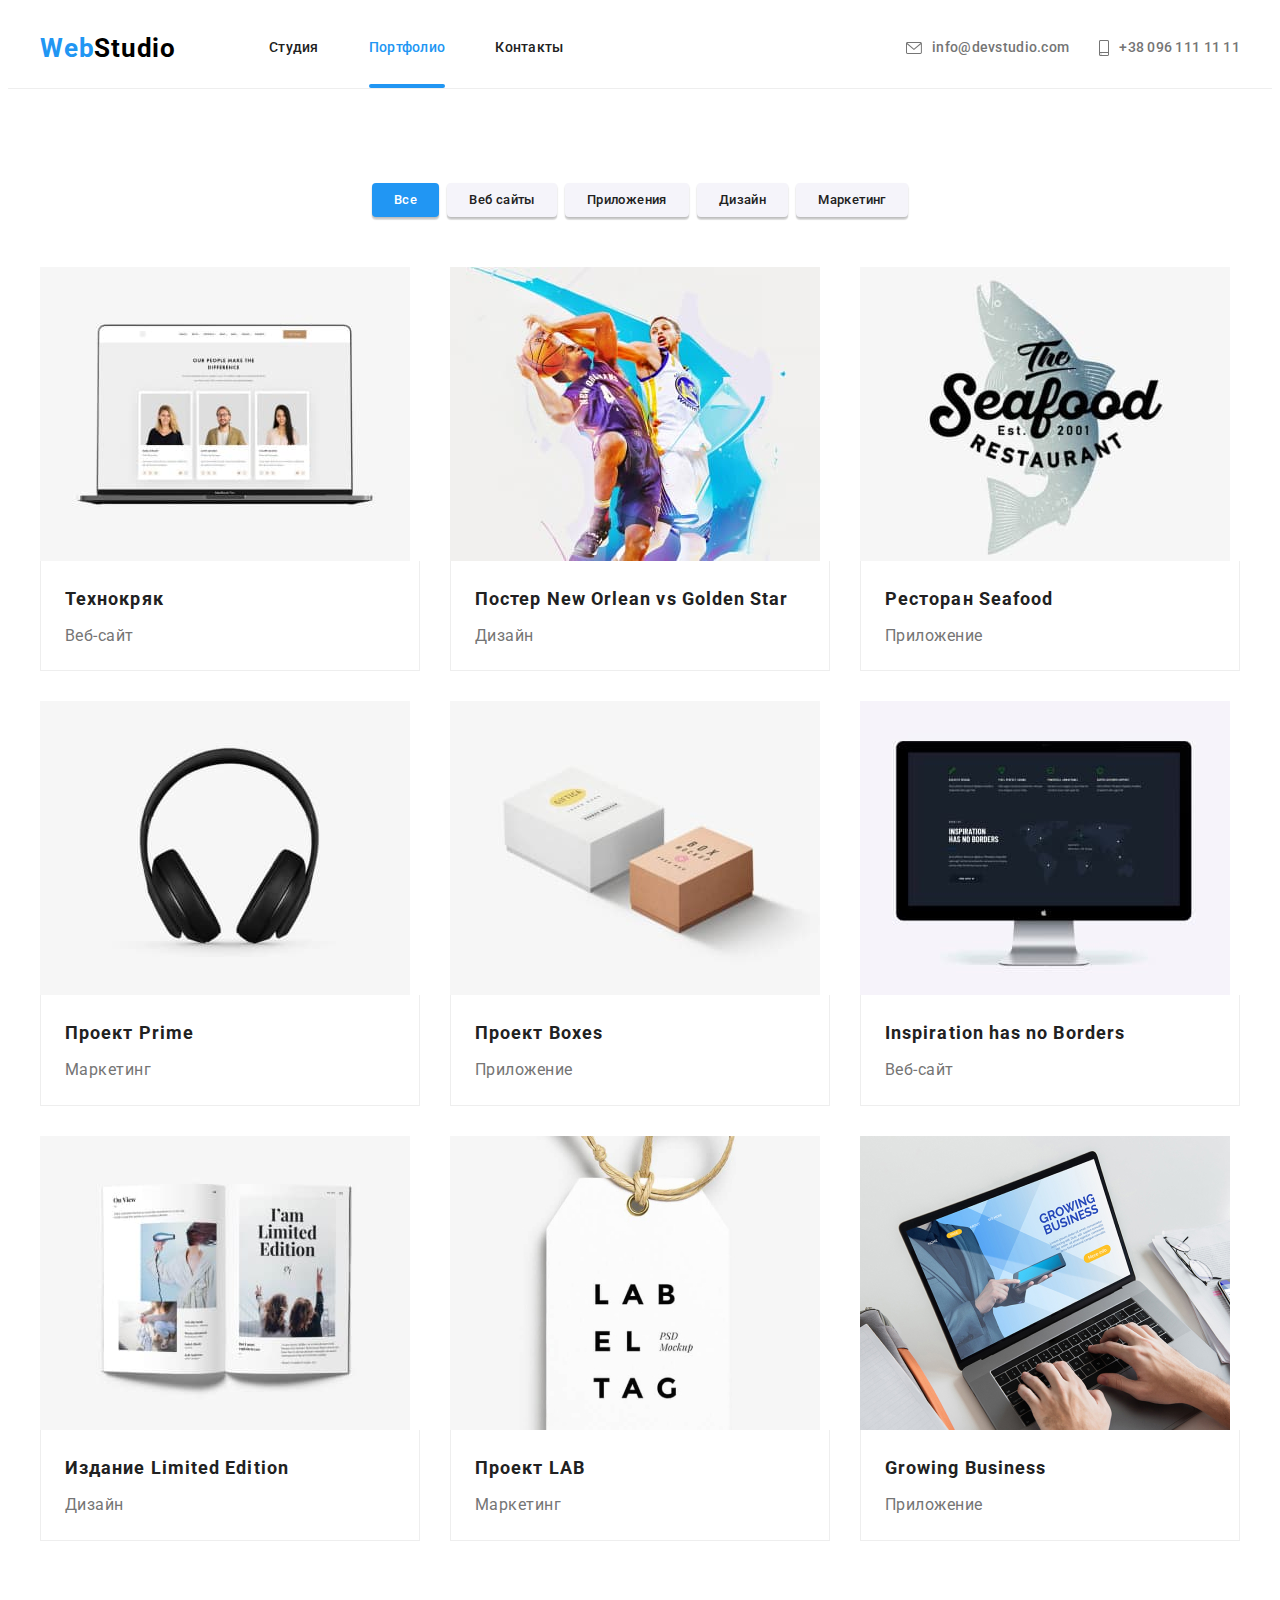
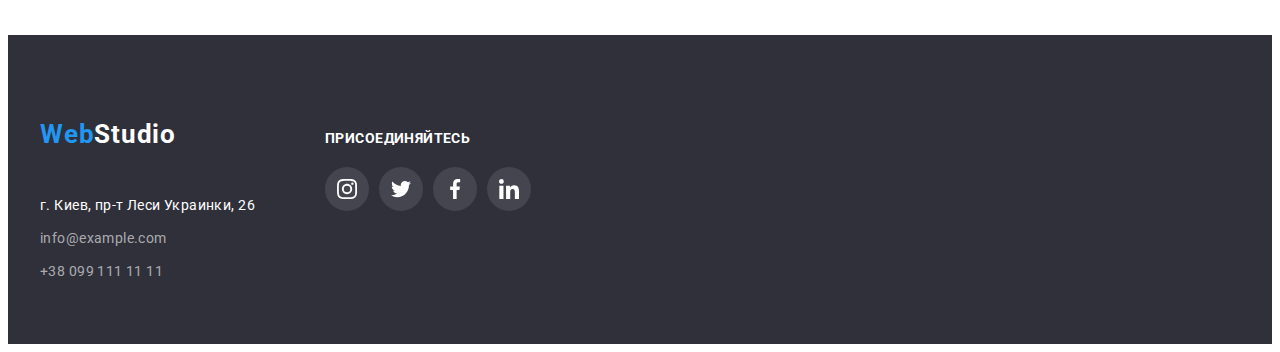
==== portfolio.html @ 2edd4756 "homework initial commit" ====
<!DOCTYPE html>
<html lang="ru">
<head>
    <meta charset="UTF-8">
    <meta http-equiv="X-UA-Compatible" content="IE=edge">
    <meta name="viewport" content="width=device-width, initial-scale=1.0">
    <title>Портфолио</title>
    <link rel="stylesheet" href="https://cdnjs.cloudflare.com/ajax/libs/modern-normalize/1.0.0/modern-normalize.min.css"
        integrity="sha512-ISS7cAi1PEhQ8jnbJpJZMd29NlhNj4AWYyLOSp2CE/CsHxTCu+r+t0D2yoJudVrd0/8fTVPUVDzY5Tvli75u/g=="
        crossorigin="anonymous" />
    <link rel="preconnect" href="https://fonts.gstatic.com">
    <link href="https://fonts.googleapis.com/css2?family=Raleway:wght@700&family=Roboto:wght@400;500;700;900&display=swap"
        rel="stylesheet">
    <link rel="stylesheet" href="./css/styles.css">
</head>


<body>

    <!-- Шапка! -->

    <header class="page-header">
        <div class="container">
            <nav class="main-nav">
                <a class="logo link" href="#" target="_blank" rel="noopener noreferrer" lang="en"
                    aria-label="Web Studio">
                    <span class="logo-text">Web</span>Studio</a>
                <ul class="site-nav__list list">
                    <li class="site-nav__list-item">
                        <a class="site-nav__list-item__link link" href="./index.html">Студия</a>
                    </li>
                    <li class="site-nav__list-item">
                        <a class="site-nav__list-item__link link active-page current-page" href="./portfolio.html">Портфолио</a>
                    </li>
                    <li class="site-nav__list-item">
                        <a class="site-nav__list-item__link link" href="#">Контакты</a>
                    </li>
                </ul>
            </nav>
    
            <ul class="contacts-header__list list">
                <li class="contacts-header__list-item mail">
                    <a class="contacts-header__list-item__link link" href="mailto:info@devstudio.com">
                        <svg class="contacts-header__list-item__icon" width="16" height="12">
                            <use href="./images/icons.svg#icon-envelope"></use>
                        </svg>
                        <span>info@devstudio.com</span>
                    </a>
                </li>
                <li class="contacts-header__list-item tel">
                    <a class="contacts-header__list-item__link tel link" href="tel:+380961111111">
                        <svg class="contacts-header__list-item__icon" width="10" height="16">
                            <use href="./images/icons.svg#icon-smartphone"></use>
                        </svg>
                        <span>+38 096 111 11 11</span>
                    </a>
                </li>
            </ul>
        </div>
    </header>



    <main>

        <!-- Портфолио -->

        <section class="portfolio section">
            <h1 class="visually-hidden">Портфолио</h1>
                <div class="container">
                    <ul class="projects-filter list">
                        <li class="projects-filter__option">
                            <button class="projects-filter__button active-button button" type="button">Все</button>
                        </li>
                        <li class="projects-filter__option">
                            <button class="projects-filter__button button" type="button">Веб сайты</button>
                        </li>
                        <li class="projects-filter__option">
                            <button class="projects-filter__button button" type="button">Приложения</button>
                        </li>
                        <li class="projects-filter__option">
                            <button class="projects-filter__button button" type="button">Дизайн</button>
                        </li>
                        <li class="projects-filter__option">
                            <button class="projects-filter__button button" type="button">Маркетинг</button>
                    </ul>

                    <ul class="projects list">
                        <li class="projects-card">
                            <a class="projects-card__link link" href="#">
                                <div class="projects-card__thumb">
                                    <img 
                                        class="projects-card__img"
                                        src="./images/portfolio/work-sample-01.jpg" 
                                        alt="Главная страница веб-сайта Технокряк" 
                                        width="370" 
                                        height="294">
                                    <p class="projects-card__img-overlay">Технокряк это современная площадка распространения коронавируса. Компании используют эту платформу для цифрового
                                    шпионажа и атак на защищённые сервера конкурентов.</p>
                                </div>
                                <div class="projects-card__wrapper">
                                    <h2 class="projects-card__title">Технокряк</h2>
                                    <p class="projects-card__type">Веб-сайт</p>
                                </div>
                            </a>
                        </li>
                        <li class="projects-card">
                            <a class="projects-card__link link" href="#">
                                <div class="projects-card__thumb">
                                    <img 
                                        class="projects-card__img"
                                        src="./images/portfolio/work-sample-02.jpg" 
                                        alt="Постер New Orlean vs Golden Star" 
                                        width="370" 
                                        height="294">
                                    <p class="projects-card__img-overlay">Технокряк это современная площадка распространения коронавируса. Компании используют эту платформу для цифрового
                                    шпионажа и атак на защищённые сервера конкурентов.</p>
                                </div>
                                <div class="projects-card__wrapper">
                                    <h2 class="projects-card__title">Постер <span lang="en">New Orlean vs Golden Star</span></h2>
                                    <p class="projects-card__type">Дизайн</p>
                                </div>
                            </a>
                        </li>
                        <li class="projects-card">
                            <a class="projects-card__link link" href="#">
                                <div class="projects-card__thumb">
                                    <img 
                                        class="projects-card__img"
                                        src="./images/portfolio/work-sample-03.jpg" 
                                        alt="Иконка приложения ресторана Seafood" 
                                        width="370" 
                                        height="294">
                                    <p class="projects-card__img-overlay">Технокряк это современная площадка распространения коронавируса. Компании используют эту платформу для цифрового
                                    шпионажа и атак на защищённые сервера конкурентов.</p>
                                </div>
                                <div class="projects-card__wrapper">
                                    <h2 class="projects-card__title">Ресторан <span lang="en">Seafood</span></h2>
                                    <p class="projects-card__type">Приложение</p>
                                </div>
                            </a>
                        </li>
                        <li class="projects-card">
                            <a class="projects-card__link link" href="#">
                                <div class="projects-card__thumb">
                                    <img 
                                        class="projects-card__img"
                                        src="./images/portfolio/work-sample-04.jpg" 
                                        alt="Логотип маркетинг проекта Prime" 
                                        width="370" 
                                        height="294">
                                    <p class="projects-card__img-overlay">Технокряк это современная площадка распространения коронавируса. Компании используют эту платформу для цифрового
                                    шпионажа и атак на защищённые сервера конкурентов.</p>
                                </div>
                                <div class="projects-card__wrapper">
                                    <h2 class="projects-card__title">Проект <span lang="en">Prime</span></h2>
                                    <p class="projects-card__type">Маркетинг</p>
                                </div>
                            </a>
                        </li>
                        <li class="projects-card">
                            <a class="projects-card__link link" href="#">
                                <div class="projects-card__thumb">
                                    <img 
                                        class="projects-card__img" 
                                        src="./images/portfolio/work-sample-05.jpg" 
                                        alt="Логотип проекта Boxes" 
                                        width="370" 
                                        height="294">
                                    <p class="projects-card__img-overlay">Технокряк это современная площадка распространения коронавируса. Компании используют эту платформу для цифрового
                                    шпионажа и атак на защищённые сервера конкурентов.</p>
                                </div>
                                <div class="projects-card__wrapper">
                                    <h2 class="projects-card__title">Проект <span lang="en">Boxes</span></h2>
                                    <p class="projects-card__type">Приложение</p>
                                </div>
                            </a>
                        </li>
                        <li class="projects-card">
                            <a class="projects-card__link link" href="#">
                                <div class="projects-card__thumb">
                                    <img 
                                        class="projects-card__img"
                                        src="./images/portfolio/work-sample-06.jpg" 
                                        alt="Главная страница веб-сайта Inspiration has no Borders" 
                                        width="370" 
                                        height="294">
                                    <p class="projects-card__img-overlay">Технокряк это современная площадка распространения коронавируса. Компании используют эту платформу для цифрового
                                    шпионажа и атак на защищённые сервера конкурентов.</p>
                                </div>
                                <div class="projects-card__wrapper">
                                    <h2 class="projects-card__title" lang="en">Inspiration has no Borders</h2>
                                    <p class="projects-card__type">Веб-сайт</p>
                                </div>
                            </a>
                        </li>
                        <li class="projects-card">
                            <a class="projects-card__link link" href="#">
                                <div class="projects-card__thumb">
                                    <img 
                                        class="projects-card__img"
                                        src="./images/portfolio/work-sample-07.jpg" 
                                        alt="Разворот издания Limited Edition" 
                                        width="370" 
                                        height="294">
                                    <p class="projects-card__img-overlay">Технокряк это современная площадка распространения коронавируса. Компании используют эту платформу для цифрового
                                    шпионажа и атак на защищённые сервера конкурентов.</p>
                                </div>
                                <div class="projects-card__wrapper">
                                    <h2 class="projects-card__title">Издание <span lang="en">Limited Edition</span></h2>
                                    <p class="projects-card__type">Дизайн</p>
                                </div>
                            </a>
                        </li>
                        <li class="projects-card">
                            <a class="projects-card__link link" href="#">
                                <div class="projects-card__thumb">
                                    <img 
                                        class="projects-card__img"
                                        src="./images/portfolio/work-sample-08.jpg" 
                                        alt="Логотип маркетинг проекта LAB" 
                                        width="370" 
                                        height="294">
                                    <p class="projects-card__img-overlay">Технокряк это современная площадка распространения коронавируса. Компании используют эту платформу для цифрового
                                    шпионажа и атак на защищённые сервера конкурентов.</p>
                                </div>
                                <div class="projects-card__wrapper">
                                    <h2 class="projects-card__title">Проект <span lang="en">LAB</span></h2>
                                    <p class="projects-card__type">Маркетинг</p>
                                </div>
                            </a>
                        </li>
                        <li class="projects-card">
                            <a class="projects-card__link link" href="#">
                                <div class="projects-card__thumb">
                                    <img 
                                        class="projects-card__img"
                                        src="./images/portfolio/work-sample-09.jpg" 
                                        alt="Главная страница приложения Growing Business" 
                                        width="370" 
                                        height="294">
                                    <p class="projects-card__img-overlay">Технокряк это современная площадка распространения коронавируса. Компании используют эту платформу для цифрового
                                    шпионажа и атак на защищённые сервера конкурентов.</p>
                                </div>
                                <div class="projects-card__wrapper">
                                    <h2 class="projects-card__title" lang="en">Growing Business</h2>
                                    <p class="projects-card__type">Приложение</p>
                                </div>
                            </a>
                        </li>
                    </ul>
            </div>
        </section>  
    </main>
        
    <!-- Подвал! -->
                                      
    <footer class="footer">
        <div class="container">
            <div class="footer-box">
                <a class="logo logo-dark-theme link" href="#" target="_blank" rel="noopener noreferrer" lang="en"
                    aria-label="Web Studio">
                    <span class="logo-text">Web</span>Studio
                </a>
    
                <address class="footer-box__info address">
                    <p class="footer-box__info__physical-address">г. Киев, пр-т Леси Украинки, 26</p>
                    <ul class="footer-box__info__contacts__list list">
                        <li class="footer-box__info__contacts__list-item mail">
                            <a class="footer-box__info__contacts__list-item__link link"
                                href="mailto:info@example.com">info@example.com</a>
                        </li>
                        <li class="footer-box__info__contacts__list-item">
                            <a class="footer-box__info__contacts__list-item__link link" href="tel:+380991111111">+38 099 111
                                11 11</a>
                        </li>
                    </ul>
                </address>
            </div>
            <div class="appeal-box">
                <p class="appeal-box__invitation">Присоединяйтесь</p>
                <ul class="social__list list">
                    <li class="social__list-item">
                        <a class="social__list-item__link dark-theme" href="#" target="_blank" aria-label="Instagram">
                            <svg class="social__list-item__icon" width="20" height="20">
                                <use href="./images/icons.svg#icon-instagram"></use>
                            </svg>
                        </a>
                    </li>
                    <li class="social__list-item">
                        <a class="social__list-item__link dark-theme" href="#" target="_blank" aria-label="Twitter">
                            <svg class="social__list-item__icon" width="20" height="20">
                                <use href="./images/icons.svg#icon-twitter"></use>
                            </svg>
                        </a>
                    </li>
                    <li class="social__list-item">
                        <a class="social__list-item__link dark-theme" href="#" target="_blank" aria-label="Facebook">
                            <svg class="social__list-item__icon" width="20" height="20">
                                <use href="./images/icons.svg#icon-facebook"></use>
                            </svg>
                        </a>
                    </li>
                    <li class="social__list-item">
                        <a class="social__list-item__link dark-theme" href="#" target="_blank" aria-label="Linkedin">
                            <svg class="social__list-item__icon" width="20" height="20">
                                <use href="./images/icons.svg#icon-linkedin"></use>
                            </svg>
                        </a>
                    </li>
                </ul>
            </div>
        </div>
    </footer>
</body>
</html>
---- css/styles.css ----
/* основной шрифт  "Roboto", sans-serif */
/* вторичный шрифт  "Raleway", sans-serif */
/* цвет основного текста #757575 */
/* вторичный цвет текста   #212121 */
/* основной цвет фона  #fff */
/* вторичный цвет фона  #f5f4fa */
/* цвет шрифта на темном фоне */
/* фон подвала 2F303A */
/* акцент #18A0FB */
/* верхний и нижний внутренний отступ секций: 94px */

:root {
  --main-font: "Roboto", sans-serif;
  --secondary-font: "Raleway", sans-serif;
  --primary-text-color: #757575;
  --secondary-text-color: #212121;
  --dark-theme-text-color: #fff;
  --logo-color: #000;
  --primary-background-color: #fff;
  --secondary-background-color: #f5f4fa;
  --footer-background: #2f303a;
  --accent-color: #2196f3;
  --section-padding-top-and-bottom: 94px;
}

body {
  font-family: var(--main-font);
  color: var(--primary-text-color);
}

h1,
h2,
h3,
h4,
h5,
h6,
p {
  margin: 0;
}

ol,
ul {
  margin: 0;
  padding: 0;
}

img {
  display: block;
  max-width: 100%;
  height: auto;
}

.list {
  list-style: none;
}

.link {
  text-decoration: none;
}

.address {
  font-style: normal;
}

.visually-hidden {
  position: absolute !important;
  clip: rect(1px 1px 1px 1px); /* IE6, IE7 */
  clip: rect(1px, 1px, 1px, 1px);
  padding: 0 !important;
  border: 0 !important;
  height: 1px !important;
  width: 1px !important;
  overflow: hidden;
}

/* =============COMPONENTS!!!=============== */

.container {
  max-width: 1200px;
  margin-left: auto;
  margin-right: auto;
  padding-left: 15px;
  padding-right: 15px;
}

.section {
  padding-top: var(--section-padding-top-and-bottom);
  padding-bottom: var(--section-padding-top-and-bottom);
  background-color: var(--primary-background-color);
}

.section__title {
  margin-bottom: 50px;
  font-weight: 700;
  font-size: 36px;
  line-height: 1.16;
  letter-spacing: 0.03em;
  text-align: center;
  color: var(--secondary-text-color);
}

/* logo */
.logo {
  padding-top: 24px;
  padding-bottom: 24px;
  font-family: var(--seconary-font);
  font-weight: 700;
  font-size: 26px;
  line-height: 1.19;
  letter-spacing: 0.03em;
  color: #000;
}

.logo.logo-dark-theme {
  display: block;
  margin-bottom: 20px;
  color: var(--dark-theme-text-color);
}

.logo-text {
  color: var(--accent-color);
}
/* logo end */

/* button */
.button {
  font-family: inherit;
  cursor: pointer;
}

.button:hover,
.button:focus {
  background-color: var(--accent-color);
  color: var(--dark-theme-text-color);
  outline: none;
}
/* button end */

/* social */
.social__list {
  display: flex;
  justify-content: space-between;
}

.social__list-item__link {
  display: flex;
  justify-content: center;
  align-items: center;
  width: 44px;
  height: 44px;
  border-radius: 50%;
  color: #afb1b8;
}

.social__list-item__icon {
  fill: currentColor;
}

.social__list-item__link:hover,
.social__list-item__link:focus {
  background-color: var(--accent-color);
  color: #fff;
  outline: none;
}

.appeal-box .social__list-item + .social__list-item {
  margin-left: 10px;
}

.social__list-item__link.dark-theme {
  background-color: rgba(255, 255, 255, 0.1);
  color: #fff;
}

.social__list-item__link.dark-theme:hover,
.social__list-item__link.dark-theme:focus {
  background-color: var(--accent-color);
  outline: none;
}
/* social end */

/* modal */
.backdrop {
  position: fixed;
  top: 0;
  left: 0;
  width: 100%;
  height: 100%;
  background-color: rgba(0, 0, 0, 0.2);
}

.is-hidden {
  opacity: 0;
  pointer-events: none;
}

.modal {
  position: absolute;
  top: 50%;
  left: 50%;
  transform: translate(-50%, -50%);
  min-width: 528px;
  min-height: 581px;
  background-color: var(--primary-background-color);
}
/* ==============HEADER!!!=============== */
.page-header {
  background-color: var(--primary-background-color);
  border-bottom: 1px solid #eee;
}

.page-header > .container {
  display: flex;
  align-items: center;
}

.main-nav {
  display: flex;
  align-items: center;
}

.site-nav__list {
  display: flex;
  margin-left: 93px;
}

.site-nav__list-item + .site-nav__list-item {
  margin-left: 50px;
}

.site-nav__list-item__link {
  display: block;
  padding-top: 32px;
  padding-bottom: 32px;
  font-weight: 500;
  font-size: 14px;
  line-height: 1.14;
  letter-spacing: 0.02em;
  color: var(--secondary-text-color);
}

.site-nav__list-item__link.current-page {
  color: var(--accent-color);
}

/* .site-nav__list-item.active-page {
  position: relative;
} */

.site-nav__list-item__link.active-page {
  position: relative;
}

/* .site-nav__list-item.active-page::before {
  position: absolute;
  bottom: 0;
  height: 4px;
  width: 100%;
  content: "";
  background-color: var(--accent-color);
  border-radius: 2px;
} */

.site-nav__list-item__link.active-page::before {
  position: absolute;
  left: 0;
  bottom: 0;
  height: 4px;
  width: 100%;
  content: "";
  background-color: var(--accent-color);
  border-radius: 2px;
}

.contacts-header__list {
  display: flex;
  margin-left: auto;
  align-items: center;
}

.contacts-header__list-item__icon {
  margin-right: 10px;
  fill: currentColor;
}

.contacts-header__list-item__link {
  display: flex;
  align-items: center;
  padding-top: 32px;
  padding-bottom: 32px;
  font-weight: 500;
  font-size: 14px;
  line-height: 1.14;
  letter-spacing: 0.02em;
  color: var(--primary-text-color);
}

.contacts-header__list-item.tel {
  margin-left: 30px;
}

.site-nav__list-item__link:hover,
.site-nav__list-item__link:focus,
.contacts-header__list-item__link:hover,
.contacts-header__list-item__link:focus {
  color: var(--accent-color);
  outline: none;
}
/* ===============HEADER END!!!=================== */

/* ===============HERO!!!======================= */
.hero {
  padding-top: 200px;
  padding-bottom: 200px;
  max-width: 1600px;
  margin-left: auto;
  margin-right: auto;
  background-color: #c4c4c4;
  background-image: linear-gradient(
      to right,
      rgba(47, 48, 58, 0.4),
      rgba(47, 48, 58, 0.4)
    ),
    url("../images/main/hero-background.jpg");
  background-position: center;
  background-size: cover;
  background-repeat: no-repeat;
}

.hero__wrapper {
  max-width: 696px;
  margin-left: auto;
  margin-right: auto;
  text-align: center;
}

.hero__title {
  margin-bottom: 43px;
  font-weight: 900;
  font-size: 44px;
  line-height: 1.36;
  letter-spacing: 0.06em;
  text-transform: uppercase;
  color: var(--dark-theme-text-color);
}

.modal-button {
  padding: 10px 32px;
  border-radius: 4px;
  min-width: 200px;
  font-weight: 700;
  font-size: 16px;
  line-height: 1.87;
  letter-spacing: 0.06em;
  color: var(--dark-theme-text-color);
  background-color: var(--accent-color);
  border: none;
}
/* ===============HERO END!!!======================= */

/* ===============FEATURES SECTION!!!================ */
.features.section {
  padding-bottom: 47px;
}

.features__list {
  display: flex;
  margin-left: -30px;
  margin-top: -30px;
}

.features__list-item {
  margin-left: 30px;
  margin-top: 30px;
  flex-basis: calc(100% / 4 - 30px);
}

.features__list-item__thumb {
  display: flex;
  justify-content: center;
  align-items: center;
  width: 270px;
  height: 120px;
  margin-bottom: 30px;
  background-color: rgba(245, 244, 250, 1);
  border-radius: 4px;
  text-align: center;
}

.features__list-item__title {
  margin-bottom: 10px;
  font-weight: 700;
  font-size: 14px;
  line-height: 1.14;
  letter-spacing: 0.03em;
  text-transform: uppercase;
  color: var(--secondary-text-color);
}

.features__list-item__desc {
  font-size: 14px;
  line-height: 1.71;
  letter-spacing: 0.03em;
}

/* ===============FEATURES SECTION END!!!================ */

/* ===============GALLERY SECTION!!!====================== */
.gallery.section {
  padding-top: 47px;
}

.gallery__list {
  display: flex;
  flex-wrap: wrap;
  margin-left: -30px;
  margin-top: -30px;
}

.gallery__list-item {
  margin-left: 30px;
  margin-top: 30px;
  flex-basis: calc(100% / 3 - 30px);
}

.gallery__list-item__thumb {
  position: relative;
}

.gallery__list-item__overlay {
  position: absolute;
  left: 0;
  bottom: 0;
  width: 100%;
  padding-top: 27px;
  padding-bottom: 27px;
  font-family: var(--main-font);
  font-weight: 700;
  font-size: 14px;
  line-height: 1.1;
  letter-spacing: 0.03em;
  text-align: center;
  text-transform: uppercase;
  color: var(--dark-theme-text-color);
  background-color: rgba(47, 48, 58, 0.8);
}
/* ===============GALLERY SECTION END!!!====================== */

/* ===============EMPLOYEES SECTION!!!============================== */
.employees.section {
  background-color: var(--secondary-background-color);
}

.employees__list {
  display: flex;
  flex-wrap: wrap;
  margin-left: -30px;
  margin-top: -30px;
}

.employees__list-item {
  margin-left: 30px;
  margin-top: 30px;
  flex-basis: calc(100% / 4 - 30px);
  background-color: var(--primary-background-color);
  border-bottom-right-radius: 4px;
  border-bottom-left-radius: 4px;
  box-shadow: 0px 1px 3px rgba(0, 0, 0, 0.12), 0px 1px 1px rgba(0, 0, 0, 0.14),
    0px 2px 1px rgba(0, 0, 0, 0.2);
}

.employees__list-item__wrapper {
  padding: 30px 32px;
}

.employees__list-item__wrapper__name {
  margin-bottom: 10px;
  text-align: center;
  font-weight: 500;
  font-size: 16px;
  line-height: 1.18;
  letter-spacing: 0.03em;
  color: var(--secondary-text-color);
}

.employees__list-item__wrapper__speciality {
  margin-bottom: 16px;
  text-align: center;
  line-height: 1.18;
  letter-spacing: 0.03em;
  color: var(--primary-text-color);
}

/* ===============EMPLOYEES SECTION END!!!============================== */

/* ===============CLIENTS!!!================================= */
.clients__list {
  display: flex;
  flex-wrap: wrap;
  margin-top: -30px;
  margin-left: -30px;
}

.clients__list-item {
  margin-left: 30px;
  margin-top: 30px;
  flex-basis: calc(100% / 6 - 30px);
  color: #afb1b8;
}

.clients__list-item__link {
  display: flex;
  justify-content: center;
  align-items: center;
  width: 170px;
  height: 90px;
  border: 1px solid rgba(175, 177, 184, 1);
  border-radius: 4px;
  color: #afb1b8;
}

.clients__list-item__icon {
  fill: currentColor;
  text-align: center;
}

.clients__list-item__link:hover,
.clients__list-item__link:focus {
  color: var(--accent-color);
  border: 1px solid var(--accent-color);
  outline: none;
}
/* ===============FOOTER!!!=================================== */
.footer {
  padding-top: 60px;
  padding-bottom: 60px;
  background-color: #2f303a;
}

.footer > .container {
  display: flex;
  align-items: baseline;
}

.footer-box__info__physical-address {
  margin-bottom: 9px;
  font-size: 14px;
  line-height: 1.71;
  letter-spacing: 0.03em;
  color: var(--dark-theme-text-color);
}

.footer-box__info__contacts__list-item__link {
  font-size: 14px;
  line-height: 1.71;
  letter-spacing: 0.03em;
  color: rgba(255, 255, 255, 0.6);
}

.footer-box__info__contacts__list-item__link:hover,
.footer-box__info__contacts__list-item__link:focus {
  color: var(--accent-color);
  outline: none;
}

.footer-box__info__contacts__list-item.mail {
  display: block;
  margin-bottom: 9px;
}

.appeal-box__invitation {
  margin-bottom: 20px;
  font-family: var(--main-font);
  font-weight: 700;
  font-size: 14px;
  line-height: 1.14;
  letter-spacing: 0.03em;
  text-transform: uppercase;
  color: var(--dark-theme-text-color);
}

.appeal-box {
  margin-left: 70px;
}

/* ===============FOOTER END!!!=================================== */

/* ===============PORTFOLIO!!!================ */

.portfolio {
  padding-top: var(--section-padding-top-and-bottom);
  padding-bottom: var(--section-padding-top-and-bottom);
  background-color: var(--primary-background-color);
}

.projects-filter {
  display: flex;
  justify-content: center;
  margin-bottom: 50px;
}

.projects-filter__option:not(:first-child) {
  margin-left: 8px;
}

.projects-filter__button {
  padding: 6px 22px;
  border-radius: 4px;
  font-weight: 500;
  line-height: 1.62;
  letter-spacing: 0.03em;
  background-color: #f5f4fa;
  color: var(--secondary-text-color);
  border: none;
}

.projects-filter__button,
.projects-filter__button {
  box-shadow: 0px 3px 1px rgba(0, 0, 0, 0.1), 0px 1px 2px rgba(0, 0, 0, 0.08),
    0px 2px 2px rgba(0, 0, 0, 0.12);
}

.active-button {
  background-color: var(--accent-color);
  color: var(--primary-background-color);
  box-shadow: 0px 3px 1px rgba(0, 0, 0, 0.1), 0px 1px 2px rgba(0, 0, 0, 0.08),
    0px 2px 2px rgba(0, 0, 0, 0.12);
}

.projects {
  display: flex;
  flex-wrap: wrap;
  margin-left: -30px;
  margin-top: -30px;
}

.projects-card {
  margin-left: 30px;
  margin-top: 30px;
  flex-basis: calc(100% / 3 - 30px);
}

.projects-card__link {
  display: block;
}

.projects-card__link:hover,
.projects-card__link:focus {
  box-shadow: 0px 1px 1px rgba(0, 0, 0, 0.12), 0px 4px 4px rgba(0, 0, 0, 0.06),
    1px 4px 6px rgba(0, 0, 0, 0.16);
  outline: none;
}

.projects-card__thumb {
  position: relative;
}

.projects-card__thumb::before {
  content: "";
  position: absolute;
  top: 0;
  left: 0;
  width: 100%;
  height: 100%;
  background: rgba(33, 150, 243, 0.9);
  opacity: 0;
}

.projects-card__link:hover .projects-card__thumb::before,
.projects-card__link:focus .projects-card__thumb::before {
  opacity: 1;
}

.projects-card__img-overlay {
  position: absolute;
  top: 0;
  left: 0;
  height: 100%;
  padding: 63px 24px;
  font-family: var(--main-font);
  font-size: 18px;
  line-height: 1.5;
  letter-spacing: 0.03em;
  color: var(--dark-theme-text-color);
  opacity: 0;
}

.projects-card__link:hover .projects-card__img-overlay,
.projects-card__link:focus .projects-card__img-overlay {
  opacity: 1;
  outline: none;
}

.projects-card__wrapper {
  padding: 20px 24px;
  border: 1px solid #eee;
  border-top: none;
}

.projects-card__title {
  margin-bottom: 4px;
  font-weight: 700;
  font-size: 18px;
  line-height: 2;
  letter-spacing: 0.06em;
  color: var(--secondary-text-color);
}

.projects-card__type {
  line-height: 1.87;
  letter-spacing: 0.03em;
  color: var(--primary-text-color);
}

/* ==================PORTFOLIO END!!!======================= */
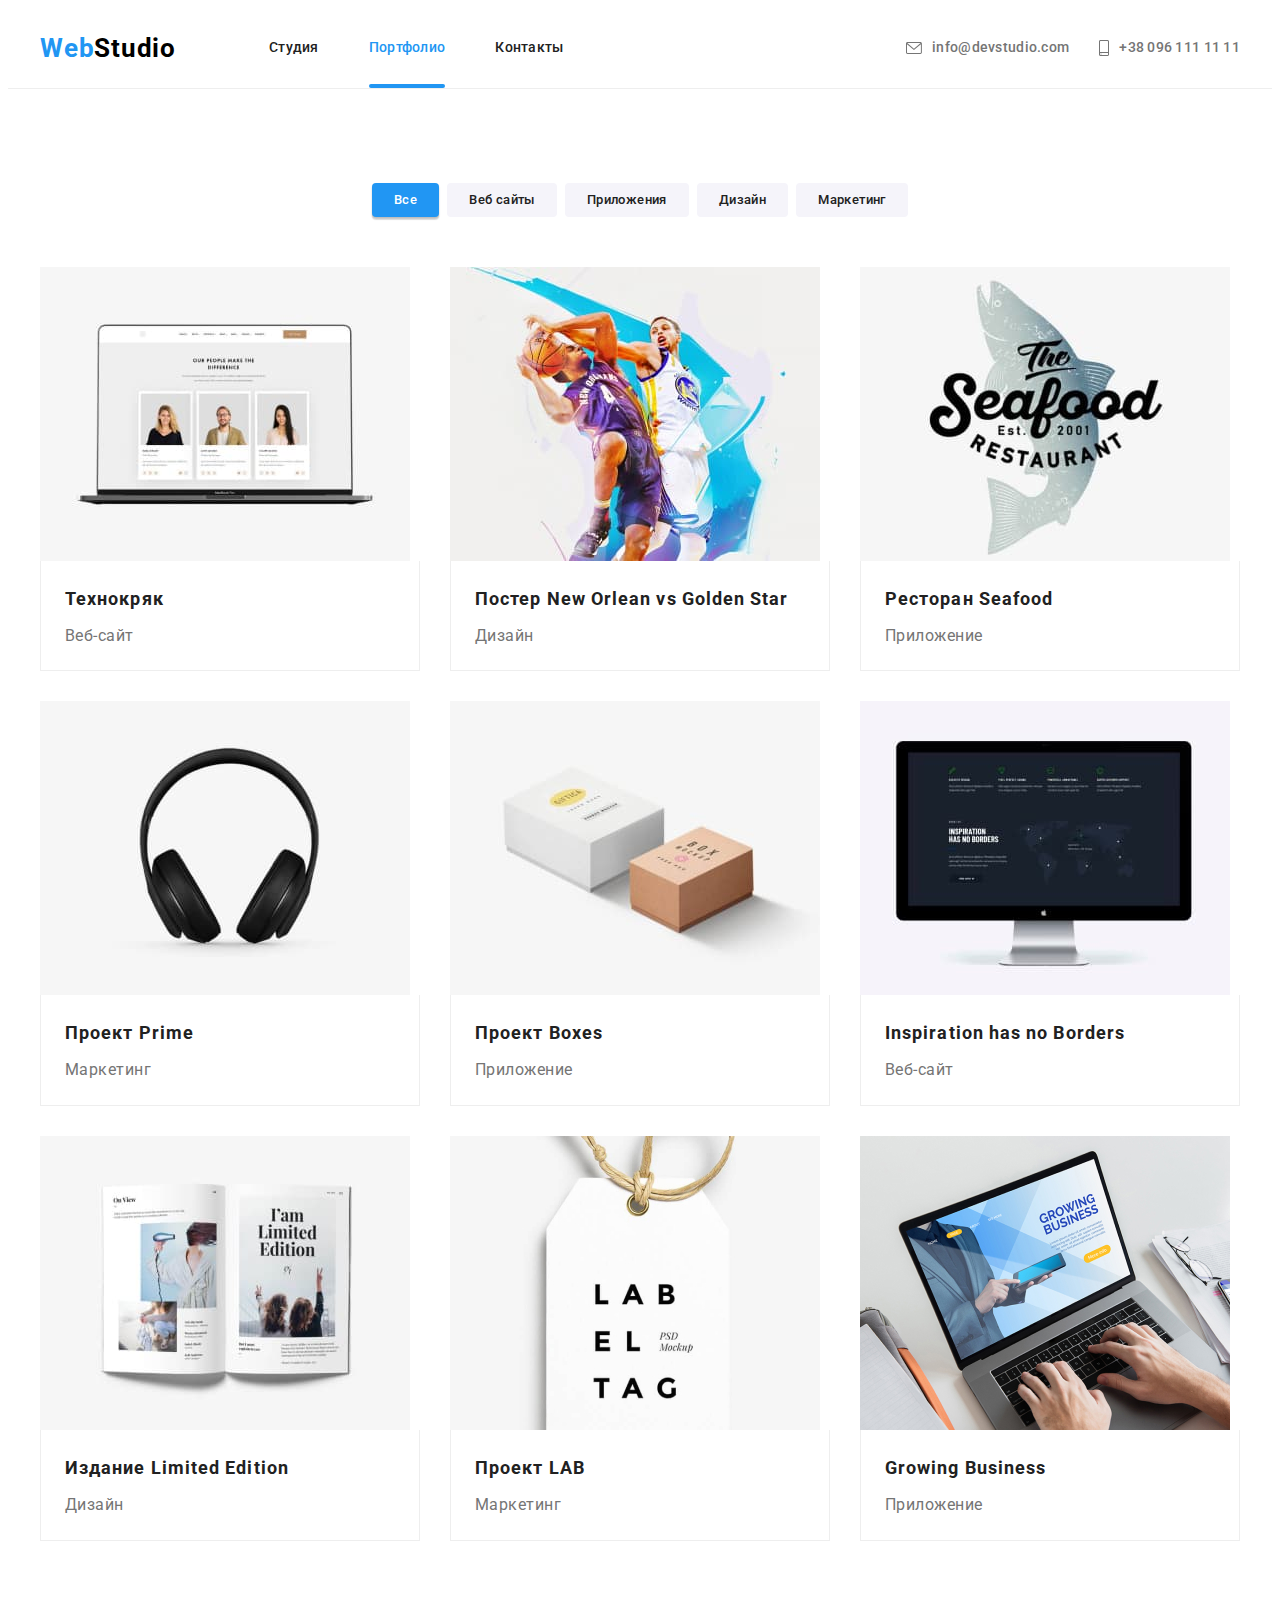
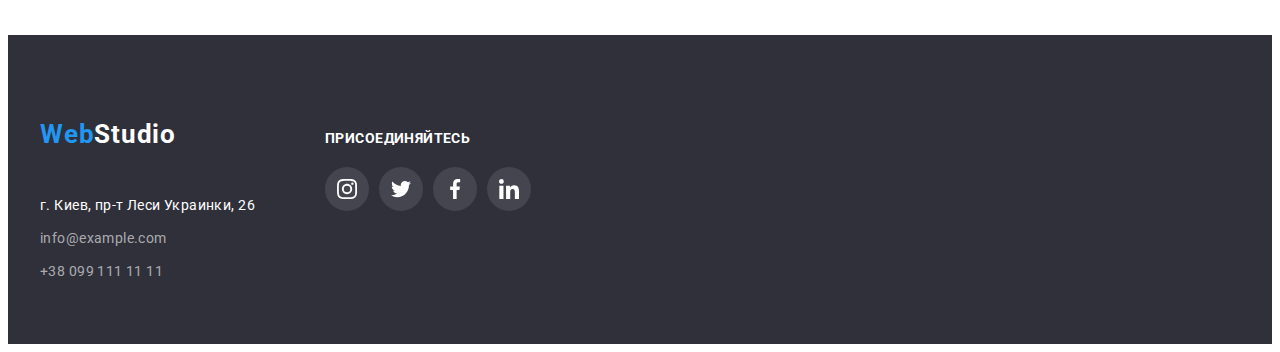
==== commit d13af19d: "added js file and fixed transitions" ====
--- a/portfolio.html
+++ b/portfolio.html
@@ -22,7 +22,7 @@
     <header class="page-header">
         <div class="container">
             <nav class="main-nav">
-                <a class="logo link" href="#" target="_blank" rel="noopener noreferrer" lang="en"
+                <a class="logo logo-light-theme link" href="#" target="_blank" rel="noopener noreferrer" lang="en"
                     aria-label="Web Studio">
                     <span class="logo-text">Web</span>Studio</a>
                 <ul class="site-nav__list list">
@@ -61,6 +61,7 @@
 
 
 
+
     <main>
 
         <!-- Портфолио -->
--- a/css/styles.css
+++ b/css/styles.css
@@ -62,6 +62,11 @@
   font-style: normal;
 }
 
+.button {
+  font-family: inherit;
+  cursor: pointer;
+}
+
 .visually-hidden {
   position: absolute !important;
   clip: rect(1px 1px 1px 1px); /* IE6, IE7 */
@@ -109,6 +114,7 @@
   line-height: 1.19;
   letter-spacing: 0.03em;
   color: #000;
+  outline: none;
 }
 
 .logo.logo-dark-theme {
@@ -122,60 +128,25 @@
 }
 /* logo end */
 
-/* button */
-.button {
-  font-family: inherit;
-  cursor: pointer;
-}
-
-.button:hover,
-.button:focus {
-  background-color: var(--accent-color);
-  color: var(--dark-theme-text-color);
-  outline: none;
-}
-/* button end */
-
 /* social */
-.social__list {
-  display: flex;
-  justify-content: space-between;
+.social__list-item {
+   width: 44px;
+  height: 44px;
 }
 
 .social__list-item__link {
   display: flex;
   justify-content: center;
   align-items: center;
-  width: 44px;
-  height: 44px;
+  width: 100%;
+  height: 100%;
   border-radius: 50%;
   color: #afb1b8;
+  transition: color 250ms cubic-bezier(0.4, 0, 0.2, 1), background-color 250ms cubic-bezier(0.4, 0, 0.2, 1);
 }
 
 .social__list-item__icon {
   fill: currentColor;
-}
-
-.social__list-item__link:hover,
-.social__list-item__link:focus {
-  background-color: var(--accent-color);
-  color: #fff;
-  outline: none;
-}
-
-.appeal-box .social__list-item + .social__list-item {
-  margin-left: 10px;
-}
-
-.social__list-item__link.dark-theme {
-  background-color: rgba(255, 255, 255, 0.1);
-  color: #fff;
-}
-
-.social__list-item__link.dark-theme:hover,
-.social__list-item__link.dark-theme:focus {
-  background-color: var(--accent-color);
-  outline: none;
 }
 /* social end */
 
@@ -187,21 +158,43 @@
   width: 100%;
   height: 100%;
   background-color: rgba(0, 0, 0, 0.2);
-}
-
-.is-hidden {
+  opacity: 1;
+  transition: opacity 250ms cubic-bezier(0.4, 0, 0.2, 1);
+}
+
+.backdrop.is-hidden {
   opacity: 0;
   pointer-events: none;
+}
+
+.backdrop.is-hidden > .modal {
+  transform: translate(-50%, -50%) scale(0.8);
 }
 
 .modal {
   position: absolute;
   top: 50%;
   left: 50%;
-  transform: translate(-50%, -50%);
   min-width: 528px;
   min-height: 581px;
   background-color: var(--primary-background-color);
+  transform: translate(-50%, -50%) scale(1) ;
+  transition: transform 250ms cubic-bezier(0.4, 0, 0.2, 1);
+}
+
+.modal__close-button {
+position: absolute;
+top: 8px;
+right: 8px;
+display: inline-flex;
+justify-content: center;
+align-items: center;
+width: 30px;
+height: 30px;
+background-color: var(--primary-background-color);
+border: 1px solid rgba(0, 0, 0, 0.1);
+border-radius: 50%;
+outline: none;
 }
 /* ==============HEADER!!!=============== */
 .page-header {
@@ -237,31 +230,18 @@
   line-height: 1.14;
   letter-spacing: 0.02em;
   color: var(--secondary-text-color);
+  transition: color 250ms cubic-bezier(0.4, 0, 0.2, 1);
 }
 
 .site-nav__list-item__link.current-page {
   color: var(--accent-color);
 }
 
-/* .site-nav__list-item.active-page {
-  position: relative;
-} */
-
 .site-nav__list-item__link.active-page {
   position: relative;
 }
 
-/* .site-nav__list-item.active-page::before {
-  position: absolute;
-  bottom: 0;
-  height: 4px;
-  width: 100%;
-  content: "";
-  background-color: var(--accent-color);
-  border-radius: 2px;
-} */
-
-.site-nav__list-item__link.active-page::before {
+.site-nav__list-item__link.active-page::after {
   position: absolute;
   left: 0;
   bottom: 0;
@@ -293,6 +273,7 @@
   line-height: 1.14;
   letter-spacing: 0.02em;
   color: var(--primary-text-color);
+  transition: color 250ms cubic-bezier(0.4, 0, 0.2, 1);
 }
 
 .contacts-header__list-item.tel {
@@ -355,6 +336,7 @@
   color: var(--dark-theme-text-color);
   background-color: var(--accent-color);
   border: none;
+  outline: none;
 }
 /* ===============HERO END!!!======================= */
 
@@ -491,6 +473,17 @@
   color: var(--primary-text-color);
 }
 
+.social__list {
+  display: flex;
+  justify-content: space-between;
+}
+
+.social__list-item__link:hover,
+.social__list-item__link:focus {
+  background-color: var(--accent-color);
+  color: #fff;
+  outline: none;
+}
 /* ===============EMPLOYEES SECTION END!!!============================== */
 
 /* ===============CLIENTS!!!================================= */
@@ -505,6 +498,8 @@
   margin-left: 30px;
   margin-top: 30px;
   flex-basis: calc(100% / 6 - 30px);
+  width: 170px;
+  height: 90px;
   color: #afb1b8;
 }
 
@@ -512,11 +507,12 @@
   display: flex;
   justify-content: center;
   align-items: center;
-  width: 170px;
-  height: 90px;
+  width: 100%;
+  height: 100%;
   border: 1px solid rgba(175, 177, 184, 1);
   border-radius: 4px;
   color: #afb1b8;
+  transition: color 250ms cubic-bezier(0.4, 0, 0.2, 1), border 250ms cubic-bezier(0.4, 0, 0.2, 1);
 }
 
 .clients__list-item__icon {
@@ -555,6 +551,7 @@
   line-height: 1.71;
   letter-spacing: 0.03em;
   color: rgba(255, 255, 255, 0.6);
+  transition: color 250ms cubic-bezier(0.4, 0, 0.2, 1);
 }
 
 .footer-box__info__contacts__list-item__link:hover,
@@ -583,6 +580,21 @@
   margin-left: 70px;
 }
 
+.appeal-box .social__list-item + .social__list-item {
+  margin-left: 10px;
+}
+
+.social__list-item__link.dark-theme {
+  background-color: rgba(255, 255, 255, 0.1);
+  color: #fff;
+  transition: background-color 250ms cubic-bezier(0.4, 0, 0.2, 1);
+}
+
+.social__list-item__link.dark-theme:hover,
+.social__list-item__link.dark-theme:focus {
+  background-color: var(--accent-color);
+  outline: none;
+}
 /* ===============FOOTER END!!!=================================== */
 
 /* ===============PORTFOLIO!!!================ */
@@ -612,12 +624,16 @@
   background-color: #f5f4fa;
   color: var(--secondary-text-color);
   border: none;
-}
-
-.projects-filter__button,
-.projects-filter__button {
+  transition: color 250ms cubic-bezier(0.4, 0, 0.2, 1), box-shadow 250ms cubic-bezier(0.4, 0, 0.2, 1), background-color 250ms cubic-bezier(0.4, 0, 0.2, 1);
+}
+
+.projects-filter__button:hover,
+.projects-filter__button:focus {
   box-shadow: 0px 3px 1px rgba(0, 0, 0, 0.1), 0px 1px 2px rgba(0, 0, 0, 0.08),
     0px 2px 2px rgba(0, 0, 0, 0.12);
+  background-color: var(--accent-color);
+  color: var(--dark-theme-text-color);
+  outline: none;
 }
 
 .active-button {
@@ -642,6 +658,7 @@
 
 .projects-card__link {
   display: block;
+  transition: box-shadow 250ms cubic-bezier(0.4, 0, 0.2, 1);
 }
 
 .projects-card__link:hover,
@@ -653,28 +670,14 @@
 
 .projects-card__thumb {
   position: relative;
-}
-
-.projects-card__thumb::before {
-  content: "";
+  overflow: hidden;
+}
+
+.projects-card__img-overlay {
   position: absolute;
-  top: 0;
+  top: 100%;
   left: 0;
   width: 100%;
-  height: 100%;
-  background: rgba(33, 150, 243, 0.9);
-  opacity: 0;
-}
-
-.projects-card__link:hover .projects-card__thumb::before,
-.projects-card__link:focus .projects-card__thumb::before {
-  opacity: 1;
-}
-
-.projects-card__img-overlay {
-  position: absolute;
-  top: 0;
-  left: 0;
   height: 100%;
   padding: 63px 24px;
   font-family: var(--main-font);
@@ -682,12 +685,13 @@
   line-height: 1.5;
   letter-spacing: 0.03em;
   color: var(--dark-theme-text-color);
-  opacity: 0;
+  background: rgba(33, 150, 243, 0.9);
+  transition: transform 250ms cubic-bezier(0.4, 0, 0.2, 1);
 }
 
 .projects-card__link:hover .projects-card__img-overlay,
 .projects-card__link:focus .projects-card__img-overlay {
-  opacity: 1;
+  transform: translateY(-100%);
   outline: none;
 }
 
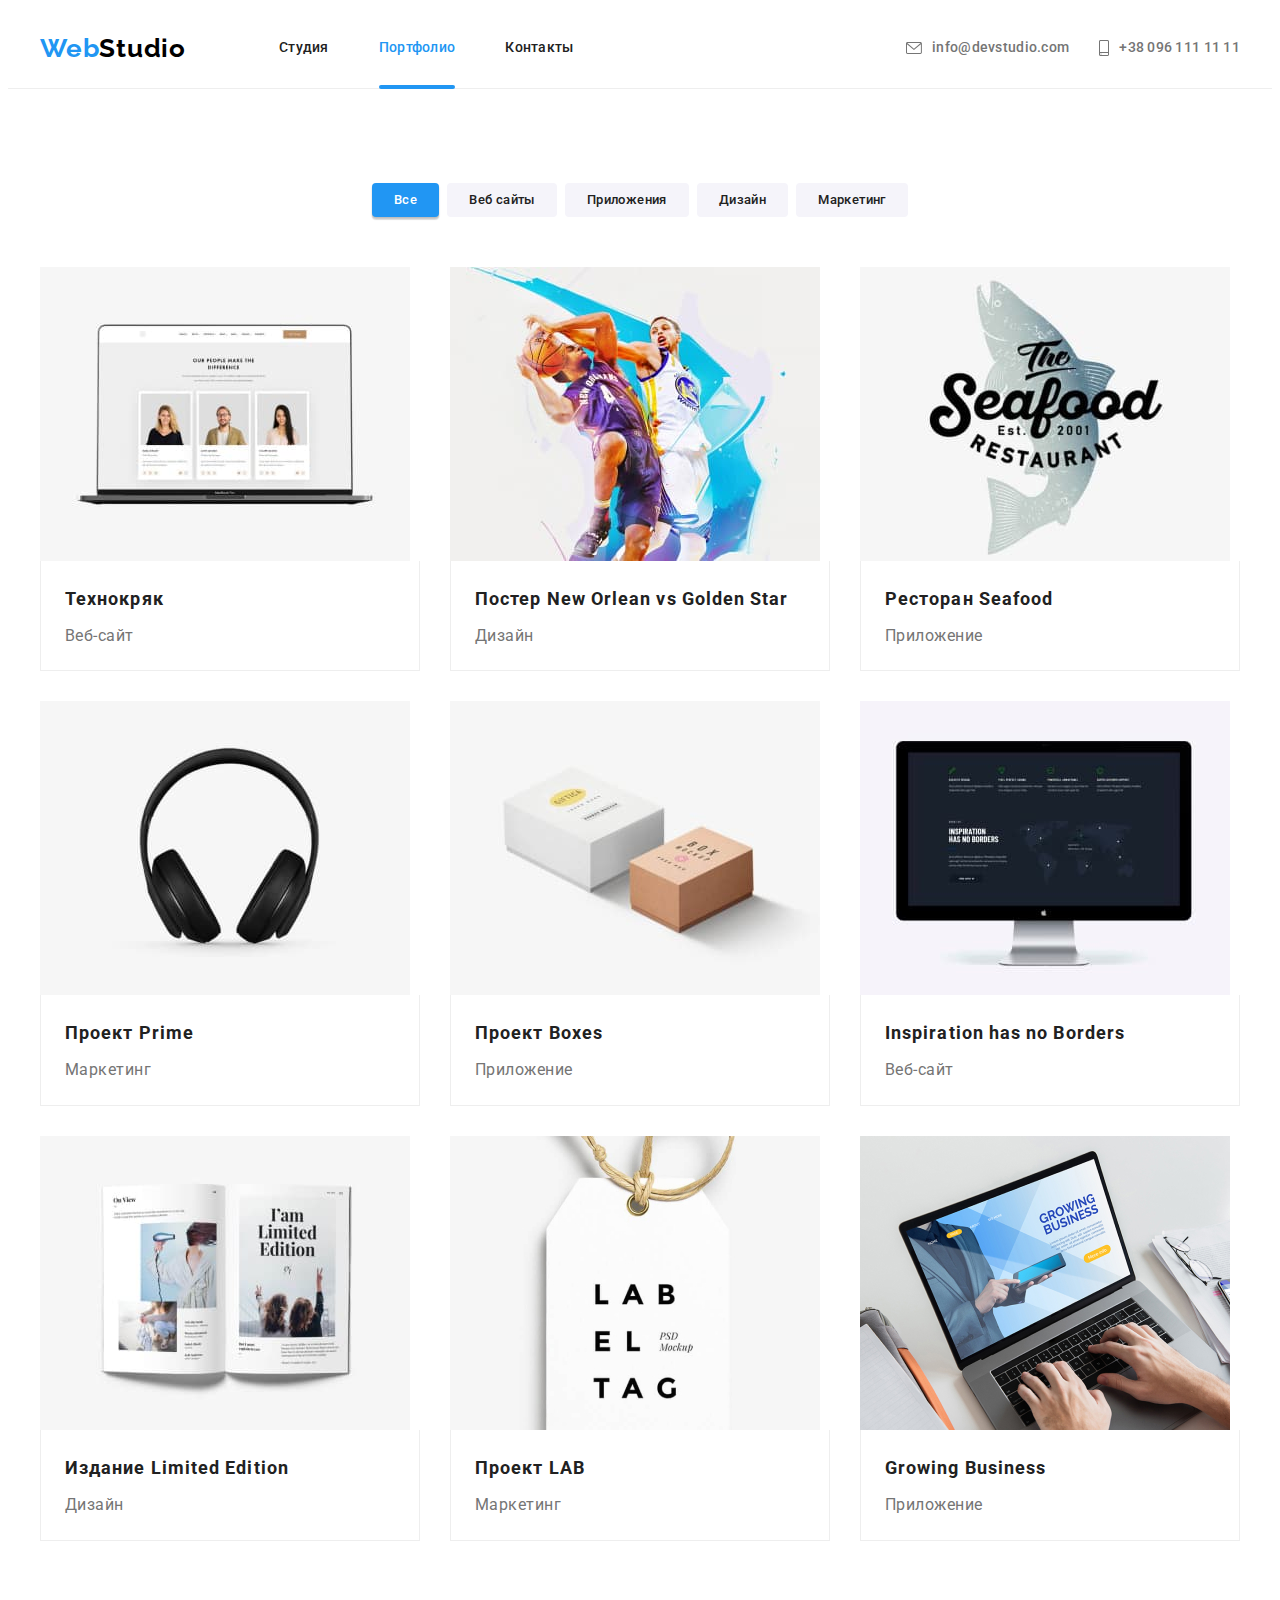
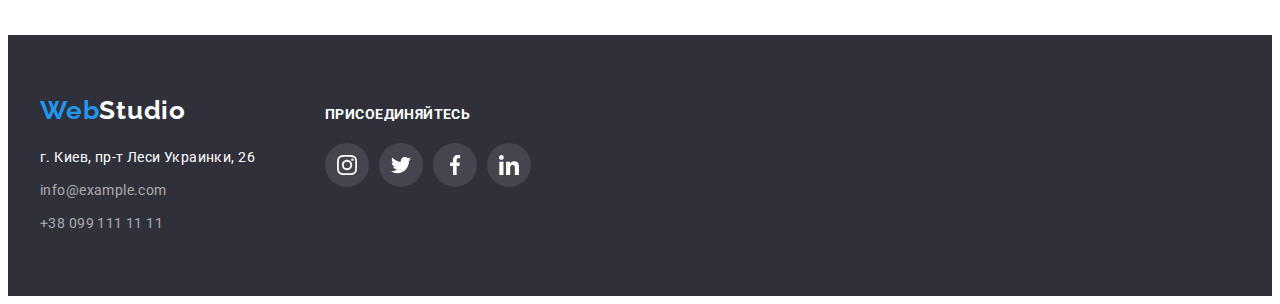
==== commit 0fad32ea: "edited current page" ====
--- a/portfolio.html
+++ b/portfolio.html
@@ -30,7 +30,7 @@
                         <a class="site-nav__list-item__link link" href="./index.html">Студия</a>
                     </li>
                     <li class="site-nav__list-item">
-                        <a class="site-nav__list-item__link link active-page current-page" href="./portfolio.html">Портфолио</a>
+                        <a class="site-nav__list-item__link link current-page" href="./portfolio.html">Портфолио</a>
                     </li>
                     <li class="site-nav__list-item">
                         <a class="site-nav__list-item__link link" href="#">Контакты</a>
--- a/css/styles.css
+++ b/css/styles.css
@@ -46,8 +46,6 @@
 
 img {
   display: block;
-  max-width: 100%;
-  height: auto;
 }
 
 .list {
@@ -81,7 +79,7 @@
 /* =============COMPONENTS!!!=============== */
 
 .container {
-  max-width: 1200px;
+  width: 1200px;
   margin-left: auto;
   margin-right: auto;
   padding-left: 15px;
@@ -108,17 +106,18 @@
 .logo {
   padding-top: 24px;
   padding-bottom: 24px;
-  font-family: var(--seconary-font);
+  font-family: var(--secondary-font);
   font-weight: 700;
   font-size: 26px;
   line-height: 1.19;
   letter-spacing: 0.03em;
   color: #000;
-  outline: none;
 }
 
 .logo.logo-dark-theme {
   display: block;
+  padding-top: 0px;
+  padding-bottom: 0px;
   margin-bottom: 20px;
   color: var(--dark-theme-text-color);
 }
@@ -130,7 +129,7 @@
 
 /* social */
 .social__list-item {
-   width: 44px;
+  width: 44px;
   height: 44px;
 }
 
@@ -142,7 +141,8 @@
   height: 100%;
   border-radius: 50%;
   color: #afb1b8;
-  transition: color 250ms cubic-bezier(0.4, 0, 0.2, 1), background-color 250ms cubic-bezier(0.4, 0, 0.2, 1);
+  transition: color 250ms cubic-bezier(0.4, 0, 0.2, 1),
+    background-color 250ms cubic-bezier(0.4, 0, 0.2, 1);
 }
 
 .social__list-item__icon {
@@ -150,52 +150,6 @@
 }
 /* social end */
 
-/* modal */
-.backdrop {
-  position: fixed;
-  top: 0;
-  left: 0;
-  width: 100%;
-  height: 100%;
-  background-color: rgba(0, 0, 0, 0.2);
-  opacity: 1;
-  transition: opacity 250ms cubic-bezier(0.4, 0, 0.2, 1);
-}
-
-.backdrop.is-hidden {
-  opacity: 0;
-  pointer-events: none;
-}
-
-.backdrop.is-hidden > .modal {
-  transform: translate(-50%, -50%) scale(0.8);
-}
-
-.modal {
-  position: absolute;
-  top: 50%;
-  left: 50%;
-  min-width: 528px;
-  min-height: 581px;
-  background-color: var(--primary-background-color);
-  transform: translate(-50%, -50%) scale(1) ;
-  transition: transform 250ms cubic-bezier(0.4, 0, 0.2, 1);
-}
-
-.modal__close-button {
-position: absolute;
-top: 8px;
-right: 8px;
-display: inline-flex;
-justify-content: center;
-align-items: center;
-width: 30px;
-height: 30px;
-background-color: var(--primary-background-color);
-border: 1px solid rgba(0, 0, 0, 0.1);
-border-radius: 50%;
-outline: none;
-}
 /* ==============HEADER!!!=============== */
 .page-header {
   background-color: var(--primary-background-color);
@@ -233,18 +187,16 @@
   transition: color 250ms cubic-bezier(0.4, 0, 0.2, 1);
 }
 
-.site-nav__list-item__link.current-page {
+.current-page {
+  position: relative;
   color: var(--accent-color);
 }
 
-.site-nav__list-item__link.active-page {
-  position: relative;
-}
-
-.site-nav__list-item__link.active-page::after {
+.current-page::after {
   position: absolute;
   left: 0;
   bottom: 0;
+  transform: translateY(1px);
   height: 4px;
   width: 100%;
   content: "";
@@ -285,7 +237,6 @@
 .contacts-header__list-item__link:hover,
 .contacts-header__list-item__link:focus {
   color: var(--accent-color);
-  outline: none;
 }
 /* ===============HEADER END!!!=================== */
 
@@ -336,7 +287,6 @@
   color: var(--dark-theme-text-color);
   background-color: var(--accent-color);
   border: none;
-  outline: none;
 }
 /* ===============HERO END!!!======================= */
 
@@ -414,8 +364,10 @@
   left: 0;
   bottom: 0;
   width: 100%;
-  padding-top: 27px;
-  padding-bottom: 27px;
+  height: 70px;
+  display: flex;
+  justify-content: center;
+  align-items: center;
   font-family: var(--main-font);
   font-weight: 700;
   font-size: 14px;
@@ -482,7 +434,6 @@
 .social__list-item__link:focus {
   background-color: var(--accent-color);
   color: #fff;
-  outline: none;
 }
 /* ===============EMPLOYEES SECTION END!!!============================== */
 
@@ -498,7 +449,6 @@
   margin-left: 30px;
   margin-top: 30px;
   flex-basis: calc(100% / 6 - 30px);
-  width: 170px;
   height: 90px;
   color: #afb1b8;
 }
@@ -512,7 +462,8 @@
   border: 1px solid rgba(175, 177, 184, 1);
   border-radius: 4px;
   color: #afb1b8;
-  transition: color 250ms cubic-bezier(0.4, 0, 0.2, 1), border 250ms cubic-bezier(0.4, 0, 0.2, 1);
+  transition: color 250ms cubic-bezier(0.4, 0, 0.2, 1),
+    border 250ms cubic-bezier(0.4, 0, 0.2, 1);
 }
 
 .clients__list-item__icon {
@@ -524,7 +475,6 @@
 .clients__list-item__link:focus {
   color: var(--accent-color);
   border: 1px solid var(--accent-color);
-  outline: none;
 }
 /* ===============FOOTER!!!=================================== */
 .footer {
@@ -557,7 +507,6 @@
 .footer-box__info__contacts__list-item__link:hover,
 .footer-box__info__contacts__list-item__link:focus {
   color: var(--accent-color);
-  outline: none;
 }
 
 .footer-box__info__contacts__list-item.mail {
@@ -593,7 +542,6 @@
 .social__list-item__link.dark-theme:hover,
 .social__list-item__link.dark-theme:focus {
   background-color: var(--accent-color);
-  outline: none;
 }
 /* ===============FOOTER END!!!=================================== */
 
@@ -624,7 +572,9 @@
   background-color: #f5f4fa;
   color: var(--secondary-text-color);
   border: none;
-  transition: color 250ms cubic-bezier(0.4, 0, 0.2, 1), box-shadow 250ms cubic-bezier(0.4, 0, 0.2, 1), background-color 250ms cubic-bezier(0.4, 0, 0.2, 1);
+  transition: color 250ms cubic-bezier(0.4, 0, 0.2, 1),
+    box-shadow 250ms cubic-bezier(0.4, 0, 0.2, 1),
+    background-color 250ms cubic-bezier(0.4, 0, 0.2, 1);
 }
 
 .projects-filter__button:hover,
@@ -633,7 +583,6 @@
     0px 2px 2px rgba(0, 0, 0, 0.12);
   background-color: var(--accent-color);
   color: var(--dark-theme-text-color);
-  outline: none;
 }
 
 .active-button {
@@ -665,7 +614,6 @@
 .projects-card__link:focus {
   box-shadow: 0px 1px 1px rgba(0, 0, 0, 0.12), 0px 4px 4px rgba(0, 0, 0, 0.06),
     1px 4px 6px rgba(0, 0, 0, 0.16);
-  outline: none;
 }
 
 .projects-card__thumb {
@@ -675,8 +623,10 @@
 
 .projects-card__img-overlay {
   position: absolute;
-  top: 100%;
+  top: 0;
   left: 0;
+  transform: translateY(100%);
+  opacity: 0;
   width: 100%;
   height: 100%;
   padding: 63px 24px;
@@ -686,13 +636,13 @@
   letter-spacing: 0.03em;
   color: var(--dark-theme-text-color);
   background: rgba(33, 150, 243, 0.9);
-  transition: transform 250ms cubic-bezier(0.4, 0, 0.2, 1);
+  transition: transform 250ms cubic-bezier(0.4, 0, 0.2, 1), opacity 250ms linear;
 }
 
 .projects-card__link:hover .projects-card__img-overlay,
 .projects-card__link:focus .projects-card__img-overlay {
-  transform: translateY(-100%);
-  outline: none;
+  transform: translateY(0);
+  opacity: 1;
 }
 
 .projects-card__wrapper {
@@ -717,3 +667,52 @@
 }
 
 /* ==================PORTFOLIO END!!!======================= */
+
+/* modal */
+.backdrop {
+  position: fixed;
+  top: 0;
+  left: 0;
+  opacity: 1;
+  width: 100vw;
+  height: 100vh;
+  background-color: rgba(0, 0, 0, 0.2);
+  transition: opacity 250ms cubic-bezier(0.4, 0, 0.2, 1);
+}
+
+.backdrop.is-hidden {
+  opacity: 0;
+  visibility: hidden;
+  pointer-events: none;
+  transition: opacity 250ms cubic-bezier(0.4, 0, 0.2, 1),
+    visibility 250ms cubic-bezier(0.4, 0, 0.2, 1);
+}
+
+.backdrop.is-hidden > .modal {
+  transform: translate(-50%, -50%) scale(0.8);
+}
+
+.modal {
+  position: absolute;
+  top: 50%;
+  left: 50%;
+  transform: translate(-50%, -50%) scale(1);
+  min-width: 528px;
+  min-height: 581px;
+  background-color: var(--primary-background-color);
+  transition: transform 250ms cubic-bezier(0.4, 0, 0.2, 1);
+}
+
+.modal__close-button {
+  position: absolute;
+  top: 8px;
+  right: 8px;
+  display: inline-flex;
+  justify-content: center;
+  align-items: center;
+  width: 30px;
+  height: 30px;
+  background-color: var(--primary-background-color);
+  border: 1px solid rgba(0, 0, 0, 0.1);
+  border-radius: 50%;
+}
